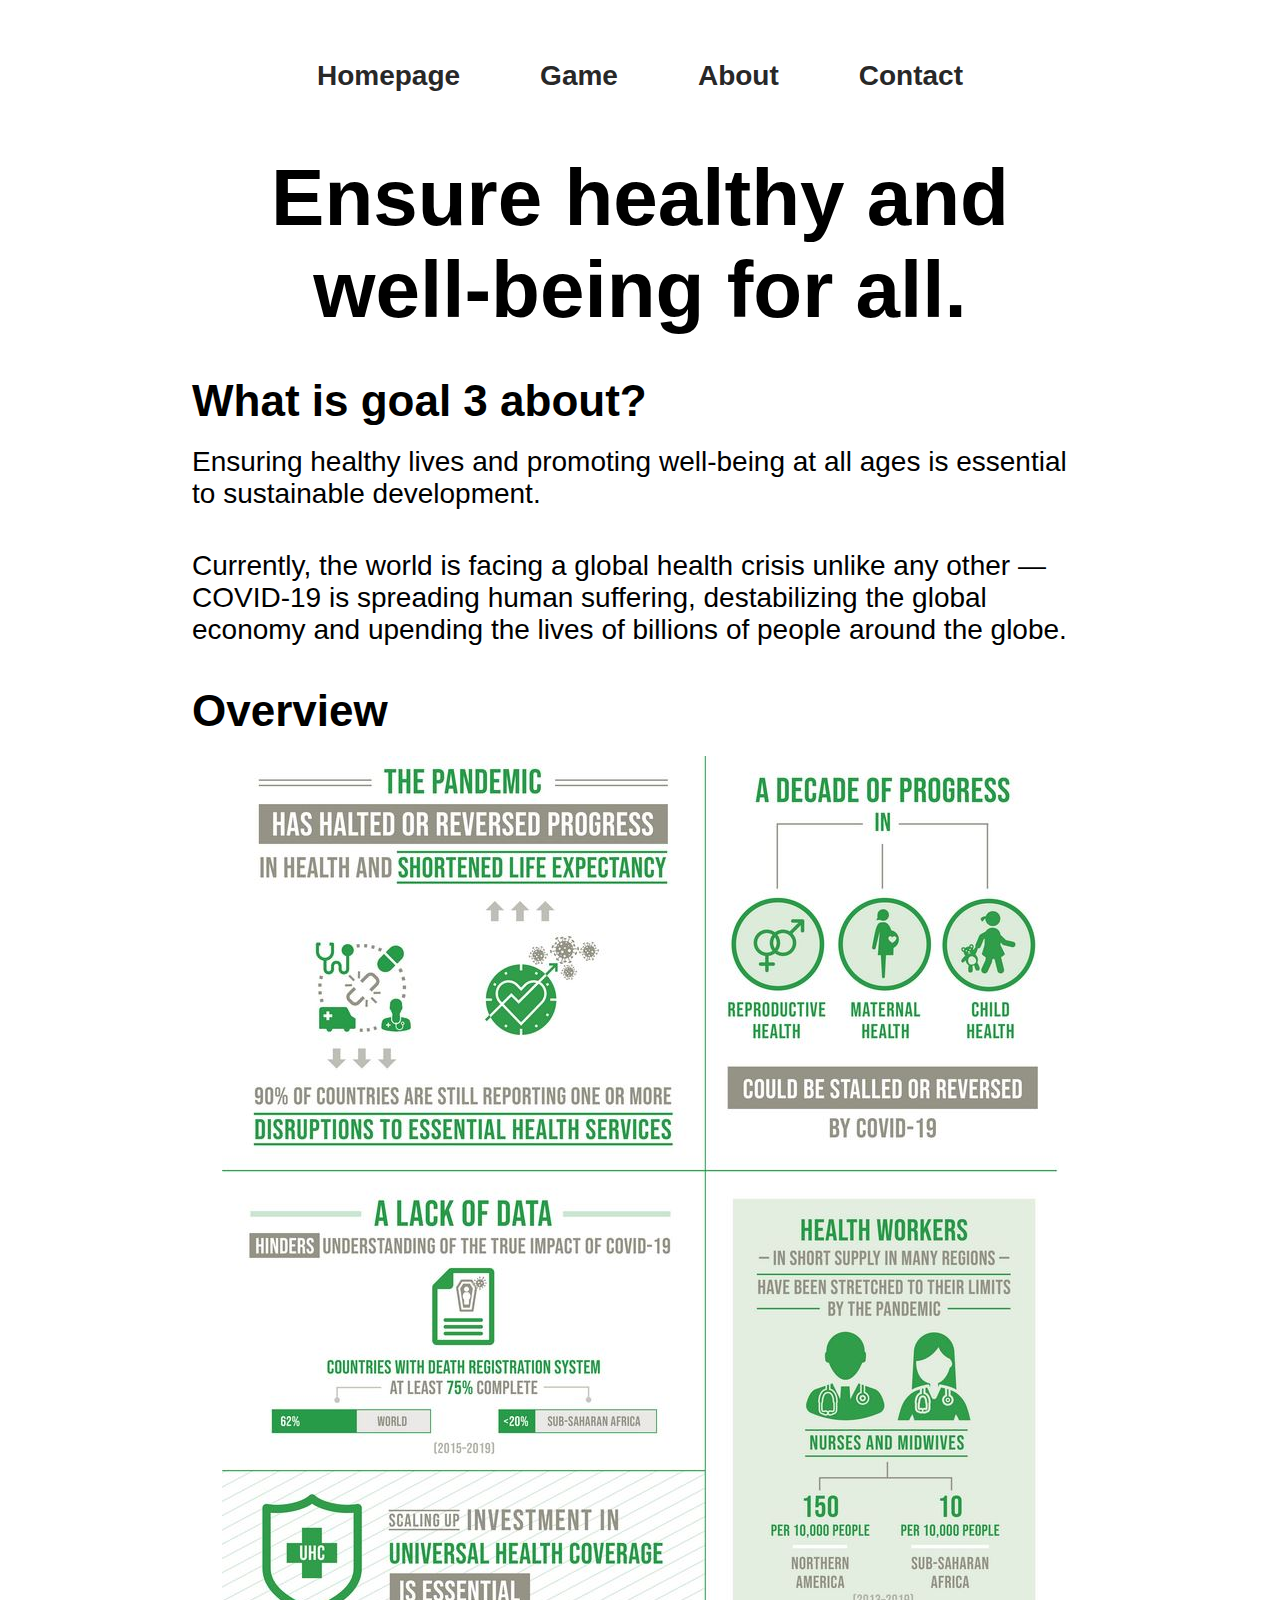
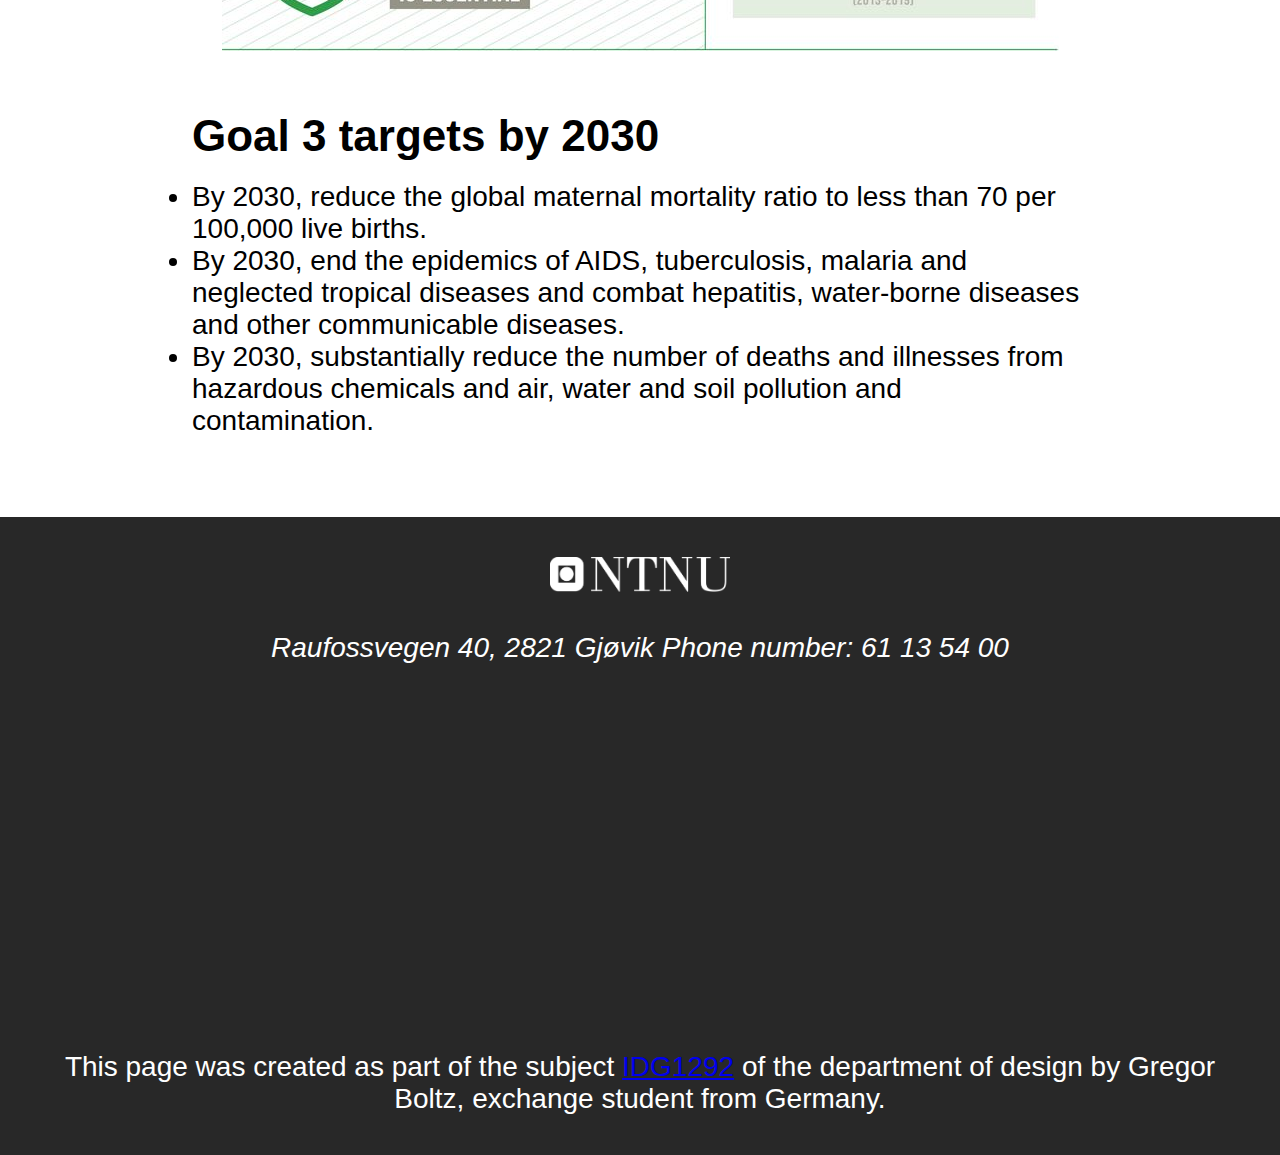
==== project-healthy/index.html @ 8f035166 "commit" ====
<!DOCTYPE html>
<html lang="en">
    <head>
        <meta charset="utf-8">
        <meta http-equiv="X-UA-Compatible" content="IE=edge">
        <title>Homepage</title>
        <meta name="description" content="">
        <meta name="viewport" content="width=device-width, initial-scale=1">
        <link rel="stylesheet" href="./styles/style.css">
    </head>
    <body>
        <nav>
            <ul>
                <li><a href="contact.html">Contact</a></li>
                <li><a href="about.html">About</a></li>
                <li><a href="game.html">Game</a></li>
                <li><a href="index.html">Homepage</a></li>
            </ul>
        </nav>
        <header>
            <h1>Ensure healthy and well-being for all.</h1>
        </header>
        <main>
            <div class="article">
                <h2>What is goal 3 about?</h2>
                <p>Ensuring healthy lives and promoting well-being at all ages is essential to sustainable development. </p>
            </div>
            <div class="article">
                <p>Currently, the world is facing a global health crisis unlike any other — COVID-19 is spreading human suffering, 
                    destabilizing the global economy and upending the lives of billions of people around the globe. </p>
            </div>
            <div class="article">
                <h2>Overview</h2>
                <img src="./assets/images/graphs.JPG" alt="">
            </div>
            <div class="article">
                <h2>Goal 3 targets by 2030</h2>
                <ul>
                    <li>By 2030, reduce the global maternal mortality ratio to less than 70 per 100,000 live births.</li>
                    <li>By 2030, end the epidemics of AIDS, tuberculosis, malaria and neglected tropical diseases and combat hepatitis, water-borne diseases and other communicable diseases.</li>
                    <li>By 2030, substantially reduce the number of deaths and illnesses from hazardous chemicals and air, water and soil pollution and contamination.</li>
                </ul>
            </div>
        </main>
        <footer>
            <img src="./assets/images/ntnu_logo.png" alt="NTNU logo">
            <div>
                <address>Raufossvegen 40, 2821 Gjøvik Phone number: 61 13 54 00</address>
            </div>
            <div>
                <iframe src="https://www.google.com/maps/embed?pb=!1m18!1m12!1m3!1d1947.0944295841487!2d10.670003516131723!3d60.78975008219342!2m3!1f0!2f0!3f0!3m2!1i1024!2i768!4f13.1!3m3!1m2!1s0x4641da125116b53d%3A0x7f477d01a45ed970!2sRaufossvegen%2040%2C%202821%20Gj%C3%B8vik!5e0!3m2!1sen!2sno!4v1637080911939!5m2!1sen!2sno" width="400" height="300" style="border:0;" allowfullscreen="" loading="lazy"></iframe>
            </div>
            <div>
                <p>This page was created as part of the subject <a href="https://www.ntnu.edu/studies/courses/IDG1292#tab=omEmnet" target="_blank">IDG1292</a> 
                    of the department of design by Gregor Boltz, exchange student from Germany.</p>
            </div>
        </footer>
    </body>

</html>
---- project-healthy/styles/style.css ----
/* importing font */
@font-face {
    font-family: lato;
    src: url('./assets/fonts/lato');
}

@font-face {
    font-family: openSans;
    src: url('./assets/fonts/openSans');
}

/* css code for screen size < 600px*/
/* general css */
html {
    font-size: 14px;
}

*{
    margin: 0;
}

body {
    font-family: 'Lato', sans-serif;
    font-size: 1.4em;
}

h1, h2, h3 {
        font-family: 'openSans-Bold', sans-serif;
}

h1 {
    font-size: 4rem;
    margin-bottom: 2rem;
}

h2 {
    font-size: 2.2rem;
    margin-bottom: 1rem;
    font-weight: 800;
}

/* css code for articles - that shouldn't be rows (only applies when screens > 960px */
.article{
    display: flex;
    flex-direction: column;
    flex-wrap: wrap;
    text-align: center;
    padding-left: 0;
}

/* css code for navigation bar */
nav {
    margin: 1rem ;
    display: flex;
    justify-content: center;
}

nav ul {
    list-style-type: none;
    margin: 0;
    padding: 0;
    overflow: hidden;
  }
  
  nav li {
    float: right;
    list-style-type: none;
  }
  
  nav li a {
    font-family: 'openSans', sans-serif;
    font-weight: bold;
    display: block;
    color: #282828;
    text-align: center;
    text-decoration: none;
    padding: 2rem 2rem;
  }
  
  li a:hover:not(.active) {
    color: rgb(32, 158, 49);
    text-decoration:underline #282828;
  }

/* css code header  */
header {
    width: 85vw;
    height: auto;
    margin: auto;
    display: flex;
    justify-content: center;
    }

header > h1{
    font-size: 4rem;
    text-align: center;
    font-weight: 900;
}

/* css code main */
main {
    width:85vw;
    margin: 0 auto 2rem auto;
    display: flex;
    flex-direction: column;
    text-align: left;
    justify-content: center;
}

main > div{
    margin: 0 0 2rem 0;
}

main div > img{
    max-width: 100%;
    padding-bottom: 1rem;
    object-fit: contain;
    display: flex;
    justify-content: center;
}

/* css code about page */
.about-article > p{
    line-height: 2.5rem;
    padding-left: 0;
}

/* css code contact page */
main > form{
    display: flex;
    flex-direction: column;
    gap: 1rem;
    font-weight: 700;
}

main form > textarea{
    width: 100%;
    height: auto;
    padding: 1rem;
    box-sizing: border-box;
    border: 0.2rem solid #ccc;
    border-radius: 0.3rem;
    background-color: #f8f8f8;   
}

main form > input[type=text], select {
    width: 100%;
    padding: 1rem;
    margin: 1rem 0;
    display: inline-block;
    border: 0.2rem solid #ccc;
    border-radius: 0.3rem;
    box-sizing: border-box;
}

main form > input[type=submit] {
    width: 100%;
    height: 3rem;
    background-color: rgb(32, 158, 49);
    color: white;
    margin: 1rem 0;
    border: none;
    border-radius: 0.3rem;
    cursor: pointer;
    font-weight: 900;
}

/* changing color of button when hovered */
  main form > input[type=submit]:hover {
    background-color: rgb(18, 88, 27);
}

/* footer */
footer {
    background-color: #282828;
    max-width: 100%;
    margin: auto;
    color: #ffff;
    display: flex;
    flex-flow: row wrap;
    justify-content: center;
}

footer > img{
    width: 100%;
    max-width: 20vh;
    height: auto;
    padding: 2rem;
}

footer > div{
    padding: 0 2rem 2rem 2rem;
    text-align: center;
}

.mapWrapper iframe {
    max-width: 80vh;
}

footer > * {
    margin: 0 auto;
}

/* css code for screens 600px and bigger*/
@media screen and (min-width: 600px) {

    /* general css rules */
    html {
        font-size: 16px;
    }

    header, main{
        width: 80vw;
    }

    footer{
        display: flex;
        flex-flow: column wrap;
        justify-content: center;
    }
}
/* css code for screens 960px and bigger */
@media screen and (min-width: 960px) {
    
    /* general css rulese */
    html {
        font-size: 20px;
    }

    header, main{
        width: 70vw;
    }

    .article > p, h2, ul{
        text-align: left;
        padding-left: 0;
    }

    /* css code game page */
    /* css code for images & text in the same row */
    main > div{
        display: flex;
        flex-direction: row;
    }
    main div >p {
        padding-left: 2rem;
        display: flex;
    }   
    
    /* css code for articles on about staying in one column */
    .about-article{
        display: flex;
        flex-direction: column;
        flex-wrap: wrap;
    }
}
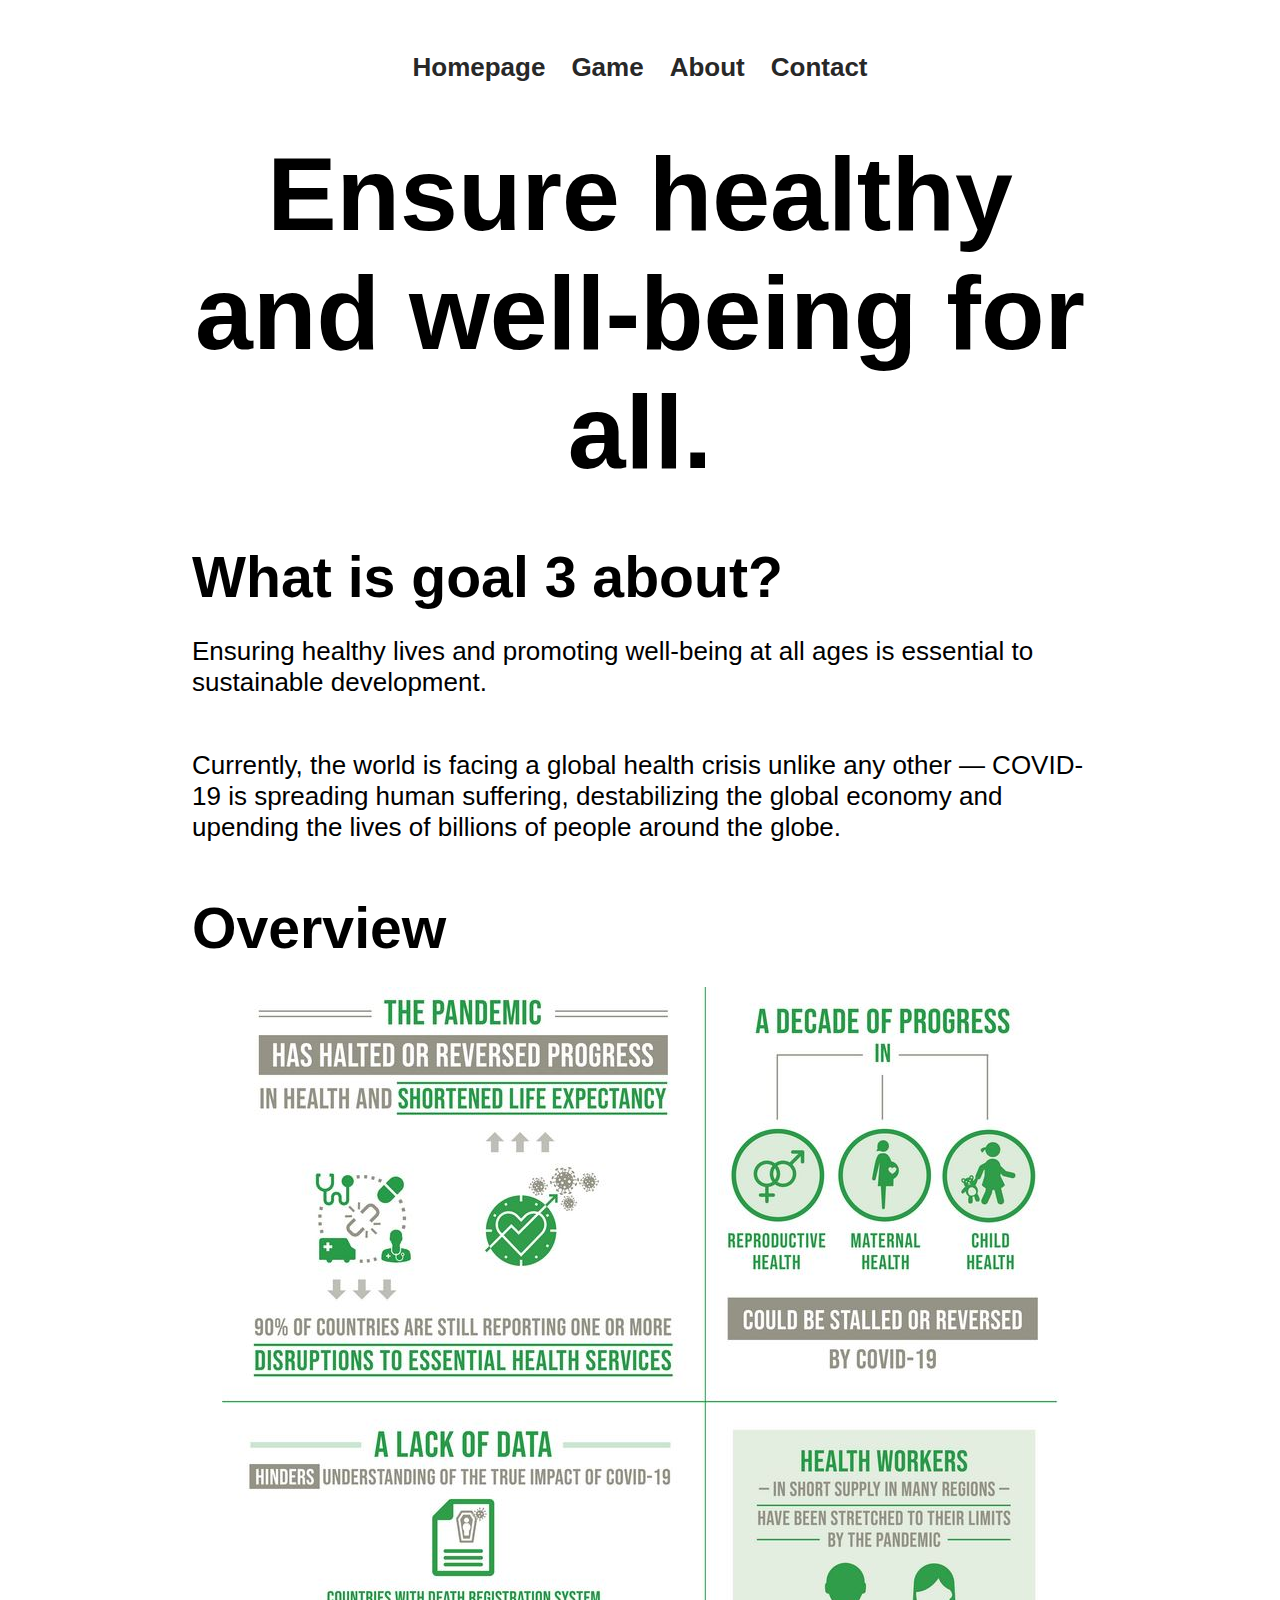
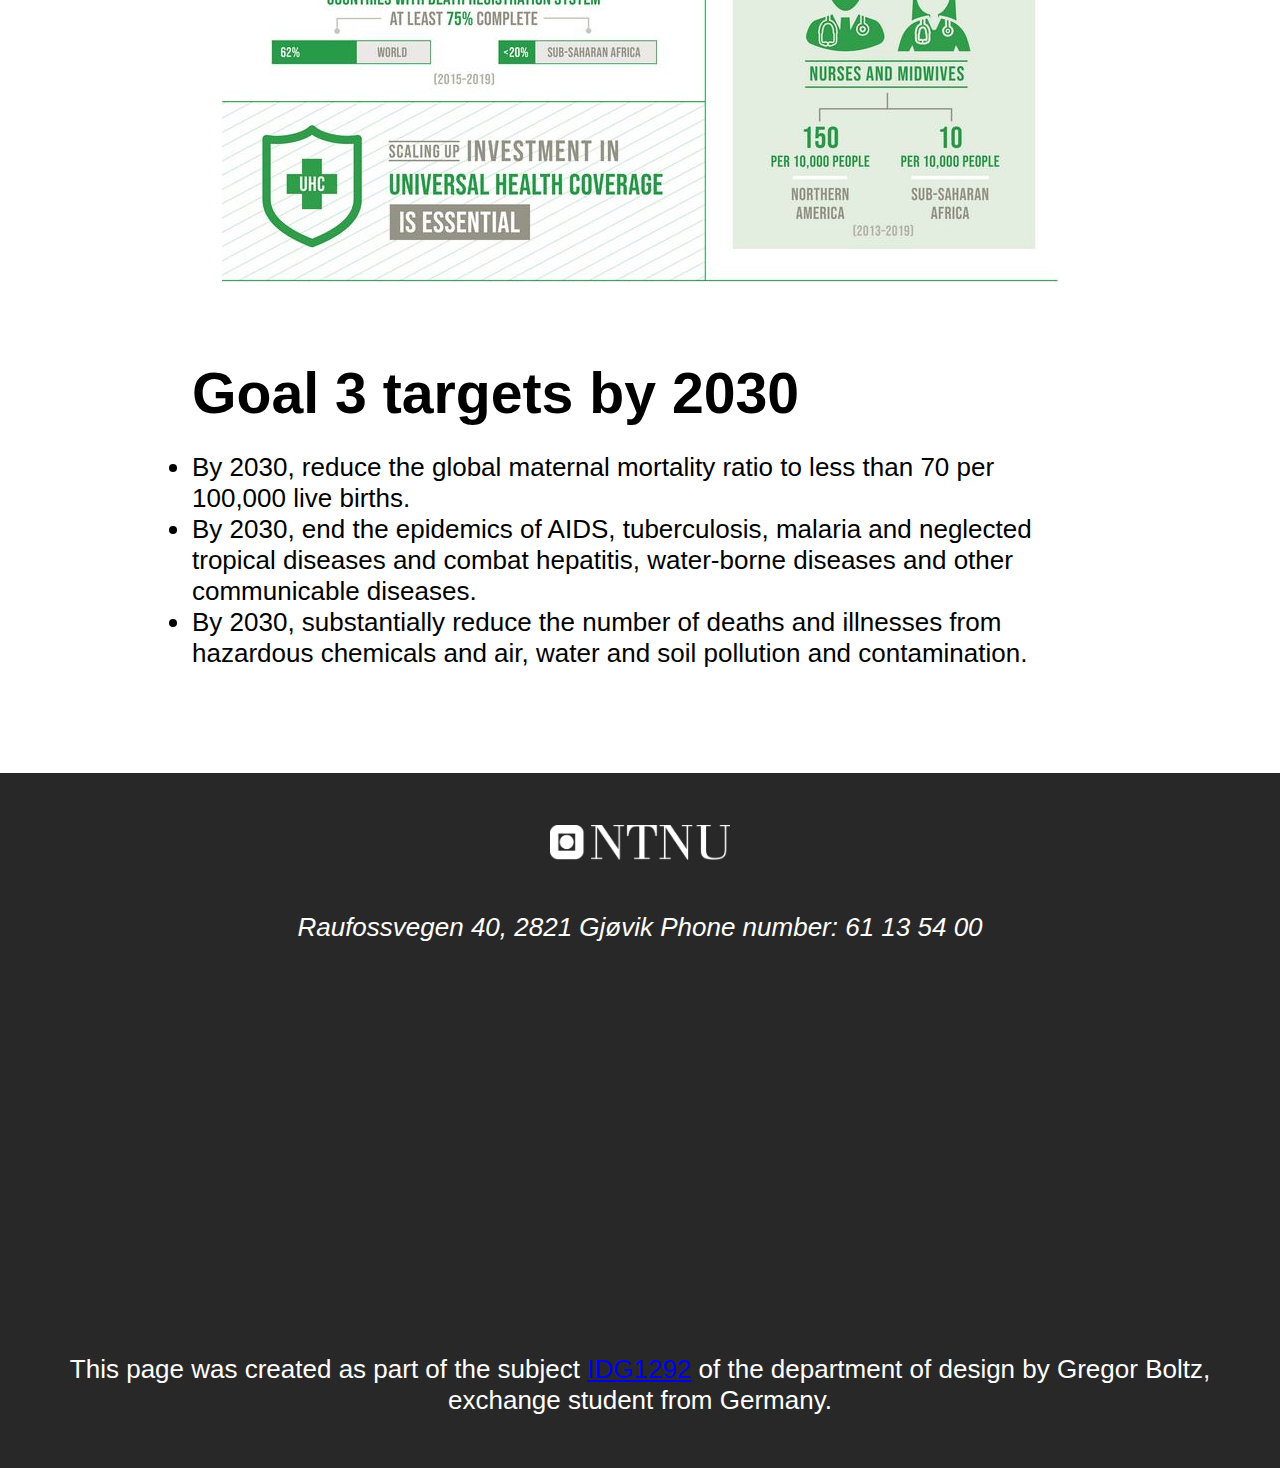
==== commit b82e6c22: "formating code" ====
--- a/project-healthy/index.html
+++ b/project-healthy/index.html
@@ -1,60 +1,68 @@
 <!DOCTYPE html>
 <html lang="en">
-    <head>
-        <meta charset="utf-8">
-        <meta http-equiv="X-UA-Compatible" content="IE=edge">
-        <title>Homepage</title>
-        <meta name="description" content="">
-        <meta name="viewport" content="width=device-width, initial-scale=1">
-        <link rel="stylesheet" href="./styles/style.css">
-    </head>
-    <body>
-        <nav>
+
+<head>
+    <meta charset="utf-8">
+    <meta http-equiv="X-UA-Compatible" content="IE=edge">
+    <title>Homepage</title>
+    <meta name="description" content="">
+    <meta name="viewport" content="width=device-width, initial-scale=1">
+    <link rel="stylesheet" href="./styles/style.css">
+</head>
+
+<body>
+    <nav>
+        <ul>
+            <li><a href="contact.html">Contact</a></li>
+            <li><a href="about.html">About</a></li>
+            <li><a href="game.html">Game</a></li>
+            <li><a href="index.html">Homepage</a></li>
+        </ul>
+    </nav>
+    <header>
+        <h1>Ensure healthy and well-being for all.</h1>
+    </header>
+    <main>
+        <div class="article">
+            <h2>What is goal 3 about?</h2>
+            <p>Ensuring healthy lives and promoting well-being at all ages is essential to sustainable development. </p>
+        </div>
+        <div class="article">
+            <p>Currently, the world is facing a global health crisis unlike any other — COVID-19 is spreading human
+                suffering,
+                destabilizing the global economy and upending the lives of billions of people around the globe. </p>
+        </div>
+        <div class="article">
+            <h2>Overview</h2>
+            <img src="./assets/images/graphs.JPG" alt="">
+        </div>
+        <div class="article">
+            <h2>Goal 3 targets by 2030</h2>
             <ul>
-                <li><a href="contact.html">Contact</a></li>
-                <li><a href="about.html">About</a></li>
-                <li><a href="game.html">Game</a></li>
-                <li><a href="index.html">Homepage</a></li>
+                <li>By 2030, reduce the global maternal mortality ratio to less than 70 per 100,000 live births.</li>
+                <li>By 2030, end the epidemics of AIDS, tuberculosis, malaria and neglected tropical diseases and combat
+                    hepatitis, water-borne diseases and other communicable diseases.</li>
+                <li>By 2030, substantially reduce the number of deaths and illnesses from hazardous chemicals and air,
+                    water and soil pollution and contamination.</li>
             </ul>
-        </nav>
-        <header>
-            <h1>Ensure healthy and well-being for all.</h1>
-        </header>
-        <main>
-            <div class="article">
-                <h2>What is goal 3 about?</h2>
-                <p>Ensuring healthy lives and promoting well-being at all ages is essential to sustainable development. </p>
-            </div>
-            <div class="article">
-                <p>Currently, the world is facing a global health crisis unlike any other — COVID-19 is spreading human suffering, 
-                    destabilizing the global economy and upending the lives of billions of people around the globe. </p>
-            </div>
-            <div class="article">
-                <h2>Overview</h2>
-                <img src="./assets/images/graphs.JPG" alt="">
-            </div>
-            <div class="article">
-                <h2>Goal 3 targets by 2030</h2>
-                <ul>
-                    <li>By 2030, reduce the global maternal mortality ratio to less than 70 per 100,000 live births.</li>
-                    <li>By 2030, end the epidemics of AIDS, tuberculosis, malaria and neglected tropical diseases and combat hepatitis, water-borne diseases and other communicable diseases.</li>
-                    <li>By 2030, substantially reduce the number of deaths and illnesses from hazardous chemicals and air, water and soil pollution and contamination.</li>
-                </ul>
-            </div>
-        </main>
-        <footer>
-            <img src="./assets/images/ntnu_logo.png" alt="NTNU logo">
-            <div>
-                <address>Raufossvegen 40, 2821 Gjøvik Phone number: 61 13 54 00</address>
-            </div>
-            <div>
-                <iframe src="https://www.google.com/maps/embed?pb=!1m18!1m12!1m3!1d1947.0944295841487!2d10.670003516131723!3d60.78975008219342!2m3!1f0!2f0!3f0!3m2!1i1024!2i768!4f13.1!3m3!1m2!1s0x4641da125116b53d%3A0x7f477d01a45ed970!2sRaufossvegen%2040%2C%202821%20Gj%C3%B8vik!5e0!3m2!1sen!2sno!4v1637080911939!5m2!1sen!2sno" width="400" height="300" style="border:0;" allowfullscreen="" loading="lazy"></iframe>
-            </div>
-            <div>
-                <p>This page was created as part of the subject <a href="https://www.ntnu.edu/studies/courses/IDG1292#tab=omEmnet" target="_blank">IDG1292</a> 
-                    of the department of design by Gregor Boltz, exchange student from Germany.</p>
-            </div>
-        </footer>
-    </body>
+        </div>
+    </main>
+    <footer>
+        <img src="./assets/images/ntnu_logo.png" alt="NTNU logo">
+        <div>
+            <address>Raufossvegen 40, 2821 Gjøvik Phone number: 61 13 54 00</address>
+        </div>
+        <div>
+            <iframe
+                src="https://www.google.com/maps/embed?pb=!1m18!1m12!1m3!1d1947.0944295841487!2d10.670003516131723!3d60.78975008219342!2m3!1f0!2f0!3f0!3m2!1i1024!2i768!4f13.1!3m3!1m2!1s0x4641da125116b53d%3A0x7f477d01a45ed970!2sRaufossvegen%2040%2C%202821%20Gj%C3%B8vik!5e0!3m2!1sen!2sno!4v1637080911939!5m2!1sen!2sno"
+                width="400" height="300" style="border:0;" allowfullscreen="" loading="lazy"></iframe>
+        </div>
+        <div>
+            <p>This page was created as part of the subject <a
+                    href="https://www.ntnu.edu/studies/courses/IDG1292#tab=omEmnet" target="_blank">IDG1292</a>
+                of the department of design by Gregor Boltz, exchange student from Germany.</p>
+        </div>
+    </footer>
+</body>
 
 </html>--- a/project-healthy/styles/style.css
+++ b/project-healthy/styles/style.css
@@ -12,20 +12,22 @@
 /* css code for screen size < 600px*/
 /* general css */
 html {
-    font-size: 14px;
-}
-
-*{
+    font-size: 12px;
+}
+
+* {
     margin: 0;
 }
 
 body {
     font-family: 'Lato', sans-serif;
-    font-size: 1.4em;
-}
-
-h1, h2, h3 {
-        font-family: 'openSans-Bold', sans-serif;
+    font-size: 1em;
+}
+
+h1,
+h2,
+h3 {
+    font-family: 'openSans-Bold', sans-serif;
 }
 
 h1 {
@@ -40,7 +42,7 @@
 }
 
 /* css code for articles - that shouldn't be rows (only applies when screens > 960px */
-.article{
+.article {
     display: flex;
     flex-direction: column;
     flex-wrap: wrap;
@@ -50,7 +52,7 @@
 
 /* css code for navigation bar */
 nav {
-    margin: 1rem ;
+    margin: 1rem;
     display: flex;
     justify-content: center;
 }
@@ -60,27 +62,27 @@
     margin: 0;
     padding: 0;
     overflow: hidden;
-  }
-  
-  nav li {
+}
+
+nav li {
     float: right;
     list-style-type: none;
-  }
-  
-  nav li a {
+}
+
+nav li a {
     font-family: 'openSans', sans-serif;
     font-weight: bold;
     display: block;
     color: #282828;
     text-align: center;
     text-decoration: none;
-    padding: 2rem 2rem;
-  }
-  
-  li a:hover:not(.active) {
+    padding: 1rem 0.5rem 1rem 0.5rem;
+}
+
+li a:hover:not(.active) {
     color: rgb(32, 158, 49);
-    text-decoration:underline #282828;
-  }
+    text-decoration: underline #282828;
+}
 
 /* css code header  */
 header {
@@ -89,9 +91,9 @@
     margin: auto;
     display: flex;
     justify-content: center;
-    }
-
-header > h1{
+}
+
+header>h1 {
     font-size: 4rem;
     text-align: center;
     font-weight: 900;
@@ -99,7 +101,7 @@
 
 /* css code main */
 main {
-    width:85vw;
+    width: 85vw;
     margin: 0 auto 2rem auto;
     display: flex;
     flex-direction: column;
@@ -107,11 +109,11 @@
     justify-content: center;
 }
 
-main > div{
+main>div {
     margin: 0 0 2rem 0;
 }
 
-main div > img{
+main div>img {
     max-width: 100%;
     padding-bottom: 1rem;
     object-fit: contain;
@@ -120,30 +122,31 @@
 }
 
 /* css code about page */
-.about-article > p{
+.about-article>p {
     line-height: 2.5rem;
     padding-left: 0;
 }
 
 /* css code contact page */
-main > form{
+main>form {
     display: flex;
     flex-direction: column;
     gap: 1rem;
     font-weight: 700;
 }
 
-main form > textarea{
+main form>textarea {
     width: 100%;
     height: auto;
     padding: 1rem;
     box-sizing: border-box;
     border: 0.2rem solid #ccc;
     border-radius: 0.3rem;
-    background-color: #f8f8f8;   
-}
-
-main form > input[type=text], select {
+    background-color: #f8f8f8;
+}
+
+main form>input[type=text],
+select {
     width: 100%;
     padding: 1rem;
     margin: 1rem 0;
@@ -153,7 +156,7 @@
     box-sizing: border-box;
 }
 
-main form > input[type=submit] {
+main form>input[type=submit] {
     width: 100%;
     height: 3rem;
     background-color: rgb(32, 158, 49);
@@ -166,7 +169,7 @@
 }
 
 /* changing color of button when hovered */
-  main form > input[type=submit]:hover {
+main form>input[type=submit]:hover {
     background-color: rgb(18, 88, 27);
 }
 
@@ -181,14 +184,14 @@
     justify-content: center;
 }
 
-footer > img{
+footer>img {
     width: 100%;
     max-width: 20vh;
     height: auto;
     padding: 2rem;
 }
 
-footer > div{
+footer>div {
     padding: 0 2rem 2rem 2rem;
     text-align: center;
 }
@@ -197,7 +200,7 @@
     max-width: 80vh;
 }
 
-footer > * {
+footer>* {
     margin: 0 auto;
 }
 
@@ -206,49 +209,55 @@
 
     /* general css rules */
     html {
-        font-size: 16px;
-    }
-
-    header, main{
+        font-size: 14px;
+    }
+
+    header,
+    main {
         width: 80vw;
     }
 
-    footer{
+    footer {
         display: flex;
         flex-flow: column wrap;
         justify-content: center;
     }
 }
+
 /* css code for screens 960px and bigger */
 @media screen and (min-width: 960px) {
-    
+
     /* general css rulese */
     html {
-        font-size: 20px;
-    }
-
-    header, main{
+        font-size: 26px;
+    }
+
+    header,
+    main {
         width: 70vw;
     }
 
-    .article > p, h2, ul{
+    .article>p,
+    h2,
+    ul {
         text-align: left;
         padding-left: 0;
     }
 
     /* css code game page */
     /* css code for images & text in the same row */
-    main > div{
+    main>div {
         display: flex;
         flex-direction: row;
     }
-    main div >p {
+
+    main div>p {
         padding-left: 2rem;
         display: flex;
-    }   
-    
+    }
+
     /* css code for articles on about staying in one column */
-    .about-article{
+    .about-article {
         display: flex;
         flex-direction: column;
         flex-wrap: wrap;
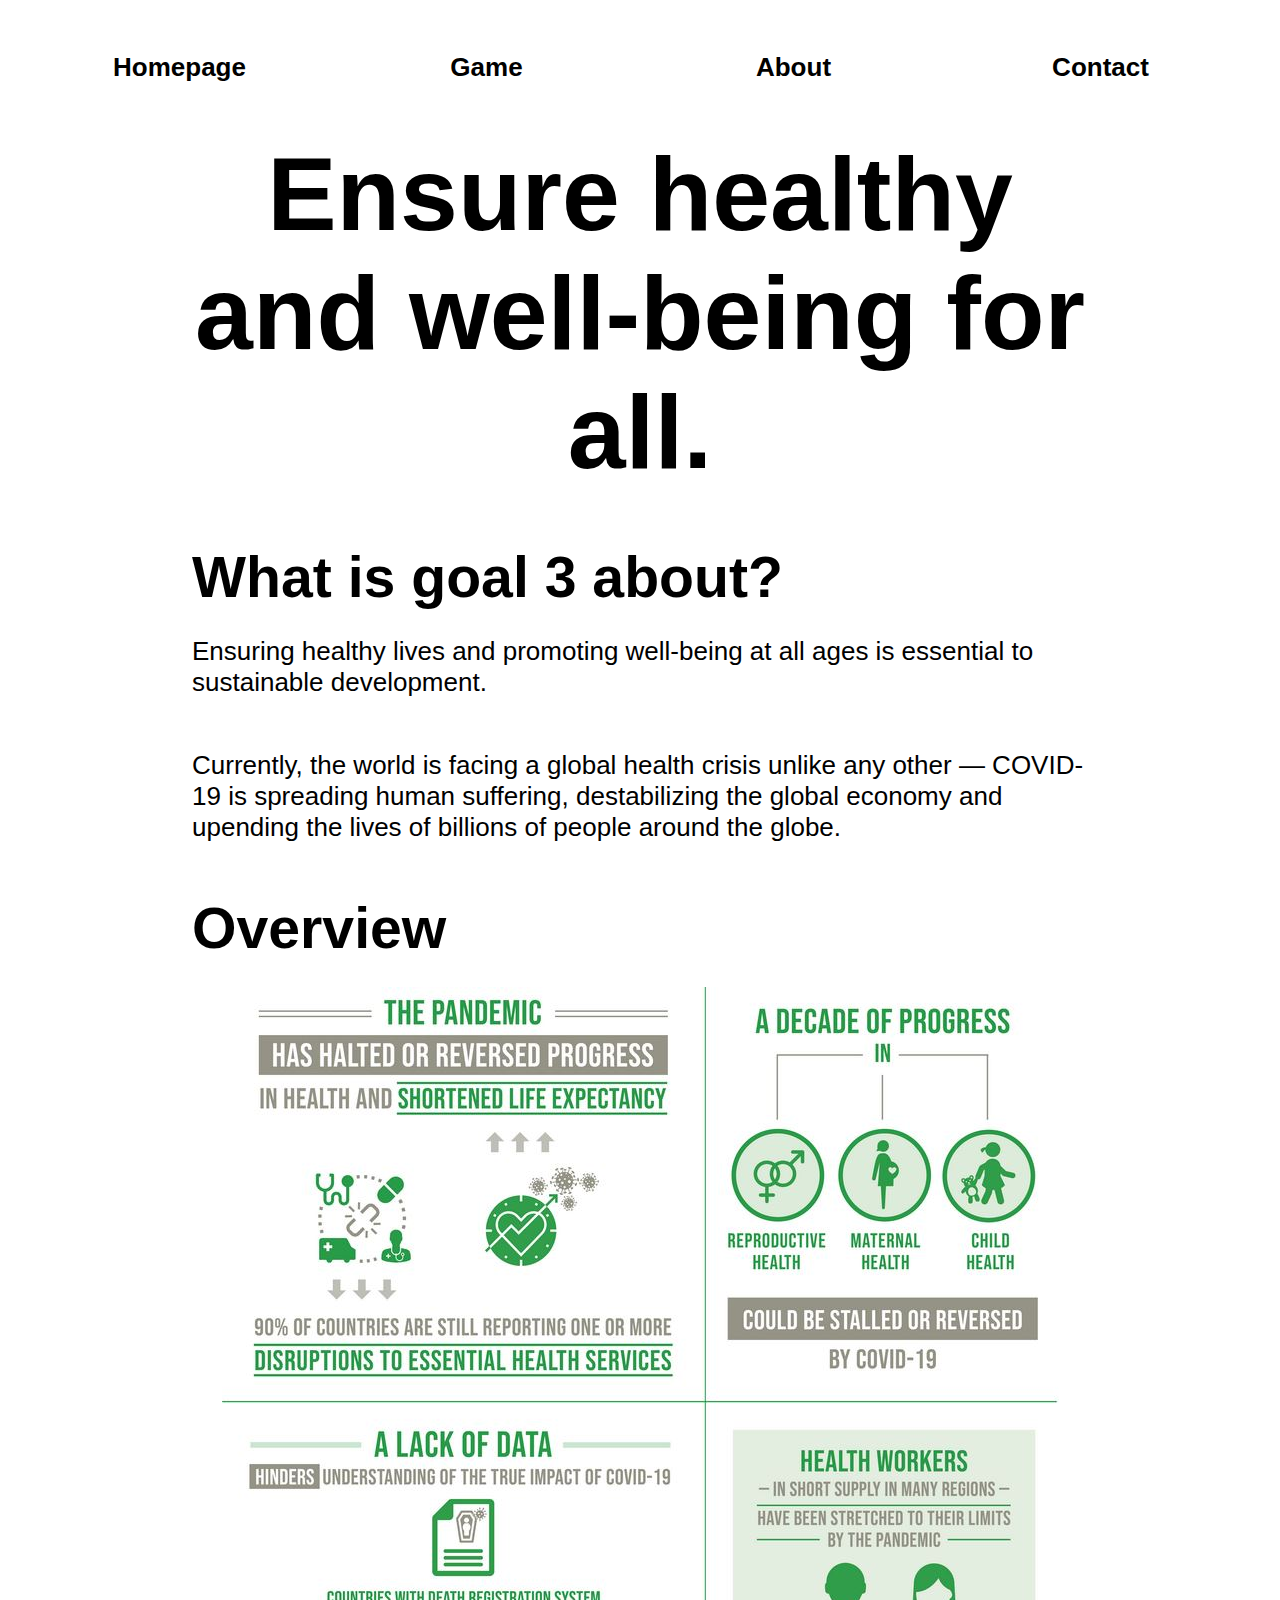
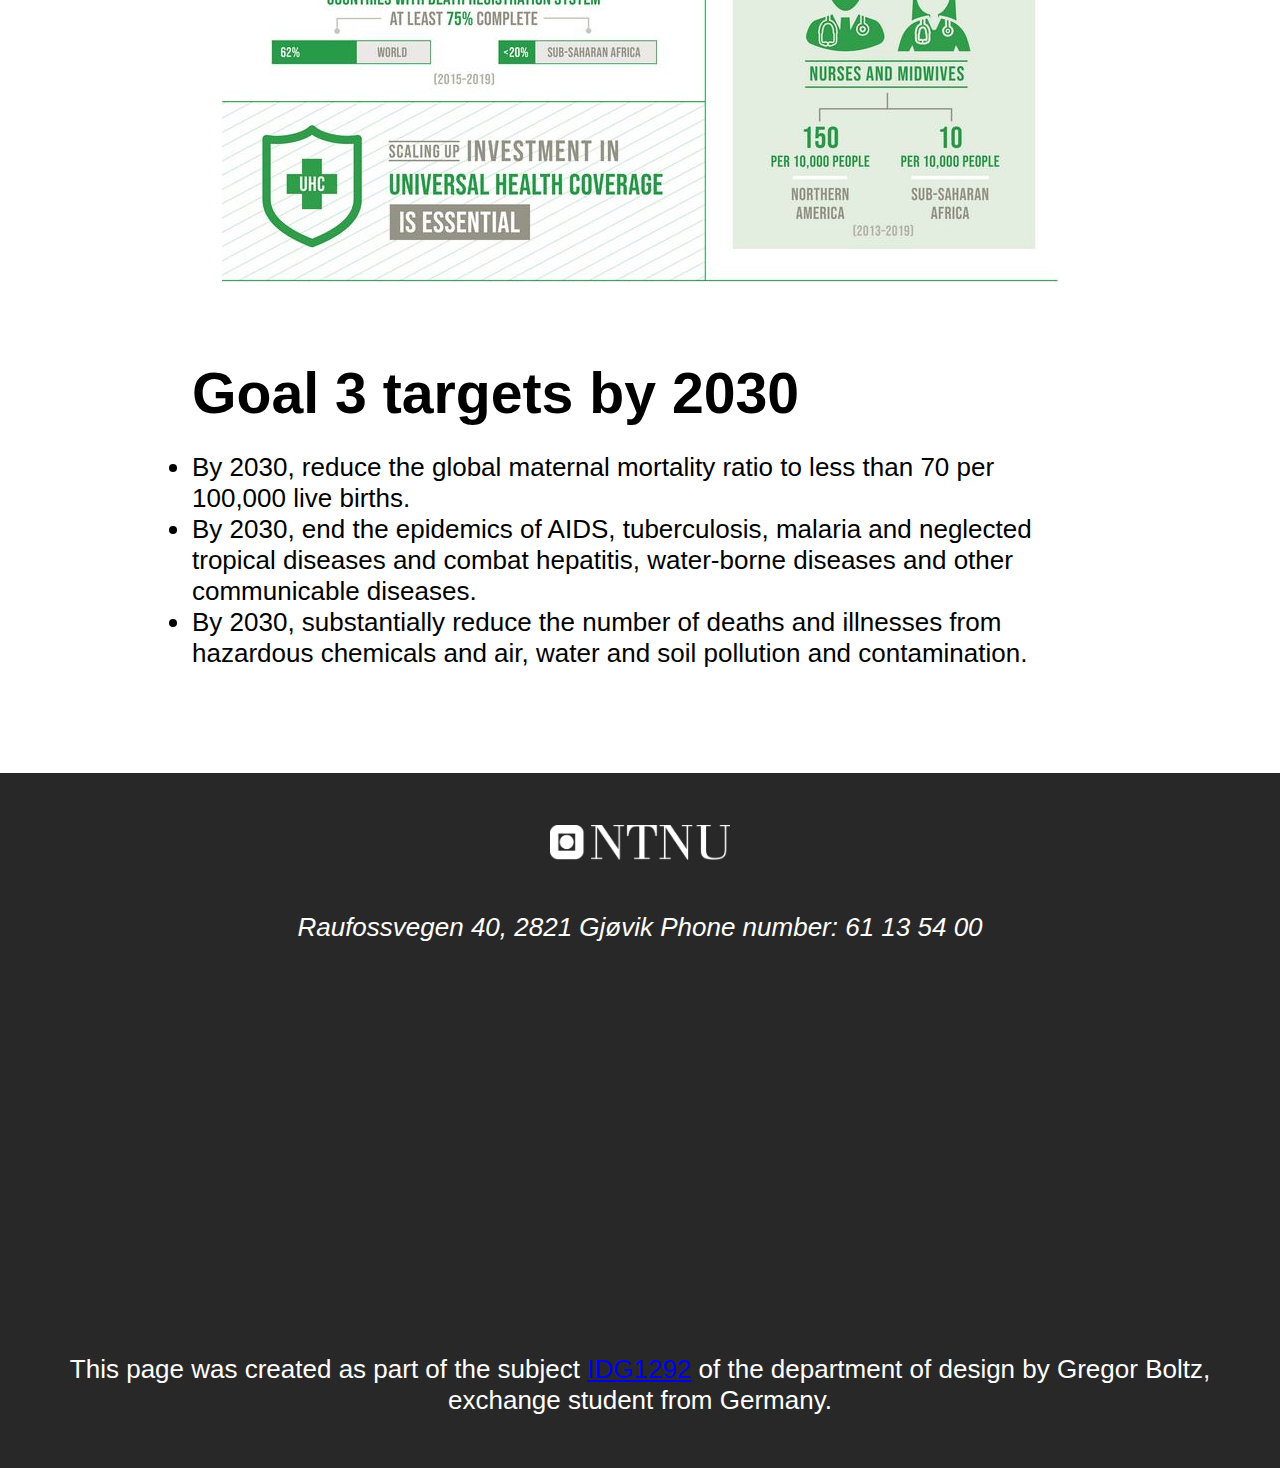
==== commit 753b9f17: "Merge branch 'burgermenu' into main" ====
--- a/project-healthy/index.html
+++ b/project-healthy/index.html
@@ -11,13 +11,15 @@
 </head>
 
 <body>
-    <nav>
-        <ul>
-            <li><a href="contact.html">Contact</a></li>
-            <li><a href="about.html">About</a></li>
-            <li><a href="game.html">Game</a></li>
-            <li><a href="index.html">Homepage</a></li>
-        </ul>
+    <nav id="nav">
+        <label for="hamburger">&#9776;</label>
+        <input type="checkbox" id="hamburger" />
+        <div id="items">
+            <a href="index.html">Homepage</a>
+            <a href="game.html">Game</a>
+            <a href="about.html">About</a>
+            <a href="contact.html">Contact</a>
+        </div>
     </nav>
     <header>
         <h1>Ensure healthy and well-being for all.</h1>
--- a/project-healthy/styles/style.css
+++ b/project-healthy/styles/style.css
@@ -50,8 +50,46 @@
     padding-left: 0;
 }
 
-/* css code for navigation bar */
-nav {
+/* css code for navigation bar created with help of https://bit.ly/3nK4AV7 */
+#nav {
+    margin:  1rem 2rem 1rem 2rem;
+    background: white;
+}
+
+/* change items into vertical group */
+#items a {
+    box-sizing: border-box;
+    display: block;
+    color: black;
+    text-decoration: none;
+    padding: 1rem 1rem 1rem;
+    font-family: 'openSans', sans-serif;
+    font-weight: bold;
+}
+
+/* show the hamburger icon */
+#nav label {
+    display: inline-block;
+    color: black;
+    font-size: 1.2em;
+    padding: 1rem;
+}
+
+/* toggle show/hide menu */
+#items {
+    display: none;
+}
+
+#nav input:checked~#items {
+    display: block;
+}
+
+/* hiding the checkbox */
+nav>input {
+    display: none;
+}
+
+/* nav {
     margin: 1rem;
     display: flex;
     justify-content: center;
@@ -82,7 +120,7 @@
 li a:hover:not(.active) {
     color: rgb(32, 158, 49);
     text-decoration: underline #282828;
-}
+} */
 
 /* css code header  */
 header {
@@ -222,6 +260,36 @@
         flex-flow: column wrap;
         justify-content: center;
     }
+
+    /* code for nav bar */
+    #nav {
+        margin: 1rem;
+    }
+
+    /* items in menu */
+    #items {
+        display: flex;
+    }
+
+    #items a {
+        flex-grow: 1;
+        flex-basis: 0;
+        padding: 1rem 0.5rem 1rem 0.5rem;
+        color: black;
+        text-decoration: none;
+        text-align: center;
+    }
+
+    #items a:hover {
+        color: rgb(32, 158, 49);
+        text-decoration: underline #282828;
+    }
+
+    /* hiden menu */
+    #nav label,
+    #hamburger {
+        display: none;
+    }
 }
 
 /* css code for screens 960px and bigger */
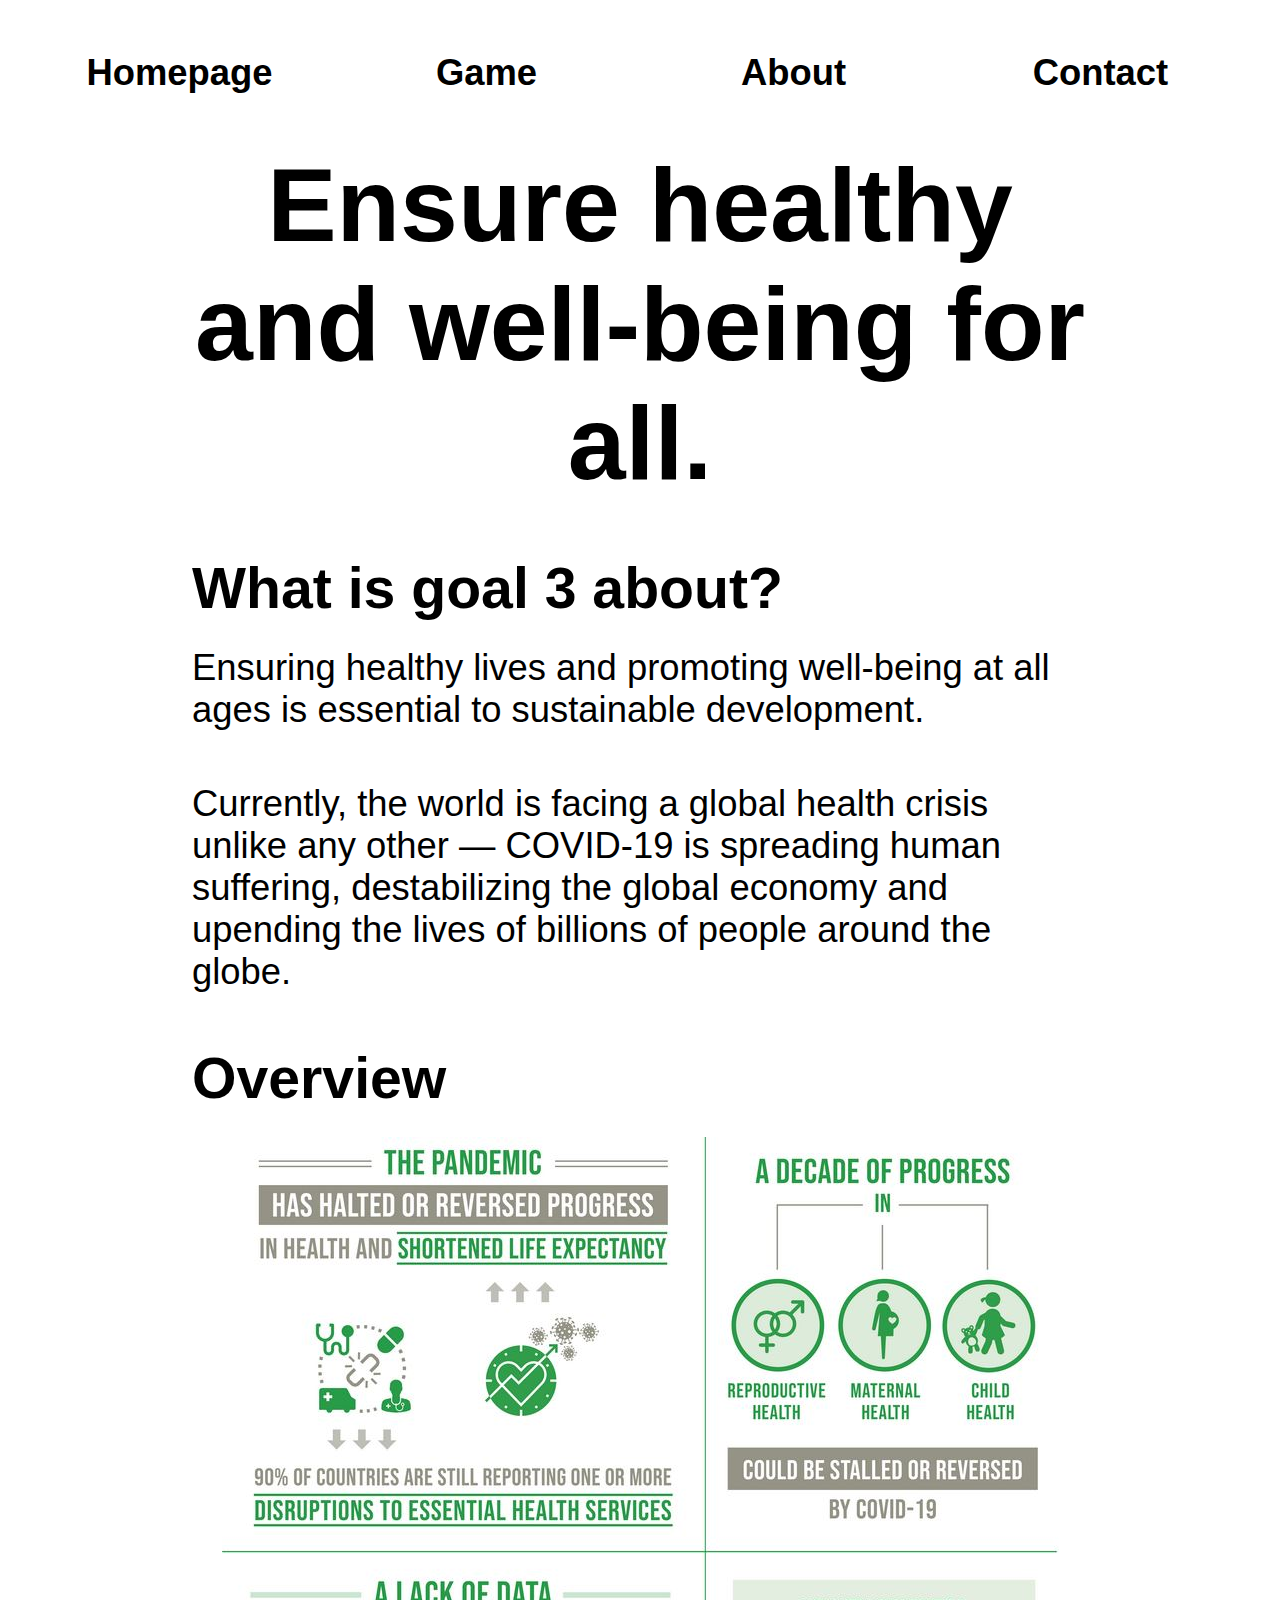
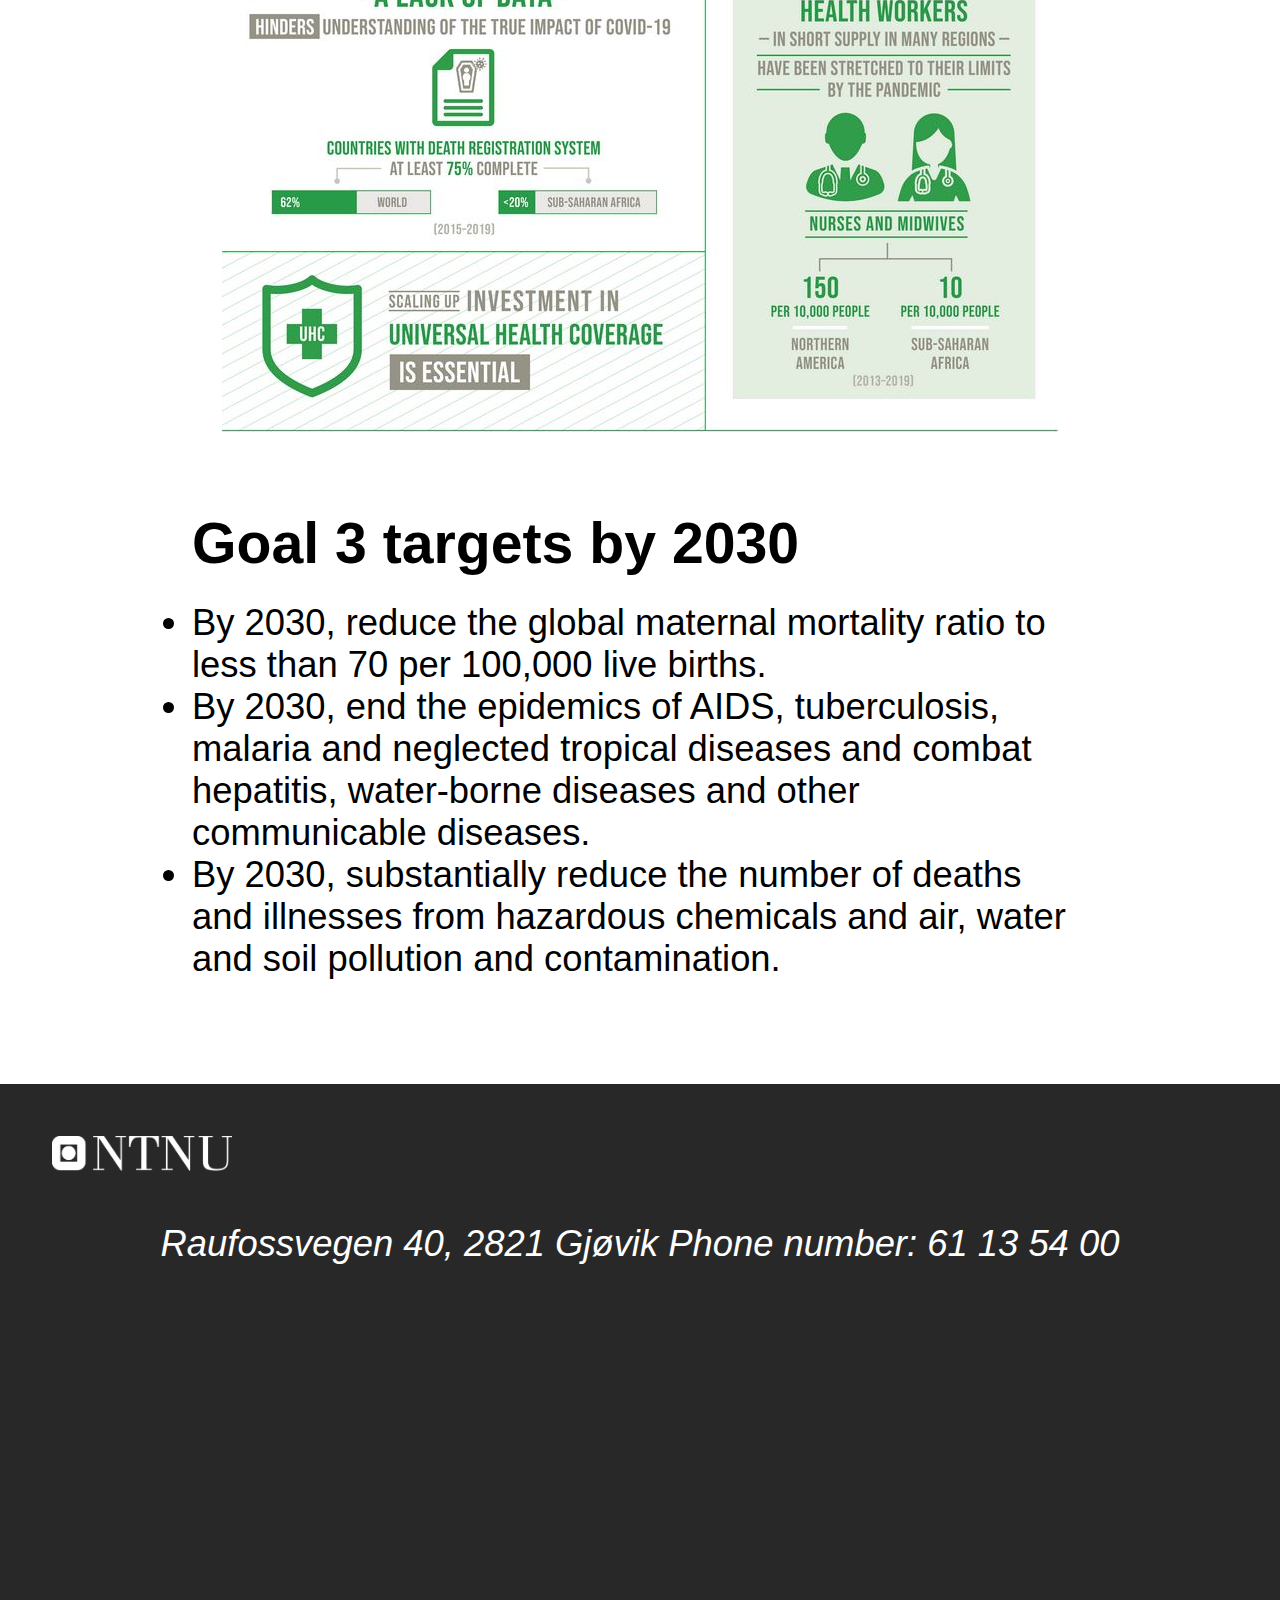
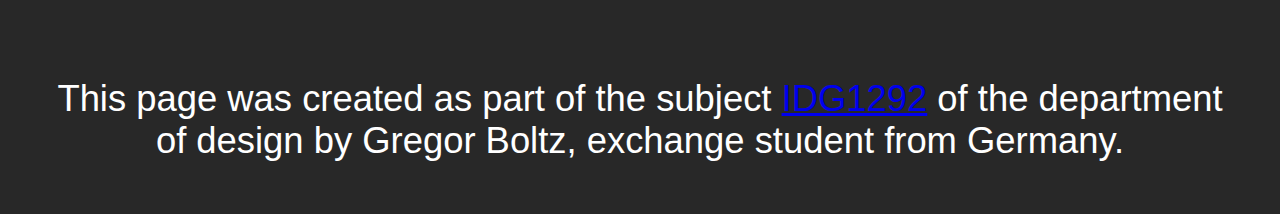
==== commit 8f5ecdf4: "fixing padding + font size" ====
--- a/project-healthy/index.html
+++ b/project-healthy/index.html
@@ -9,7 +9,6 @@
     <meta name="viewport" content="width=device-width, initial-scale=1">
     <link rel="stylesheet" href="./styles/style.css">
 </head>
-
 <body>
     <nav id="nav">
         <label for="hamburger">&#9776;</label>
--- a/project-healthy/styles/style.css
+++ b/project-healthy/styles/style.css
@@ -12,7 +12,7 @@
 /* css code for screen size < 600px*/
 /* general css */
 html {
-    font-size: 12px;
+    font-size: 14px;
 }
 
 * {
@@ -21,7 +21,9 @@
 
 body {
     font-family: 'Lato', sans-serif;
-    font-size: 1em;
+    font-size: 1.4em;
+    width: 100%;
+    height: 100%;
 }
 
 h1,
@@ -52,7 +54,7 @@
 
 /* css code for navigation bar created with help of https://bit.ly/3nK4AV7 */
 #nav {
-    margin:  1rem 2rem 1rem 2rem;
+    margin: 0 2rem 1rem 2rem;
     background: white;
 }
 
@@ -215,7 +217,7 @@
 footer {
     background-color: #282828;
     max-width: 100%;
-    margin: auto;
+    margin: 0;
     color: #ffff;
     display: flex;
     flex-flow: row wrap;
@@ -234,13 +236,17 @@
     text-align: center;
 }
 
+footer div > iframe{
+    padding: 0;
+}
+
 .mapWrapper iframe {
     max-width: 80vh;
 }
 
-footer>* {
+/* footer>* {
     margin: 0 auto;
-}
+} */
 
 /* css code for screens 600px and bigger*/
 @media screen and (min-width: 600px) {
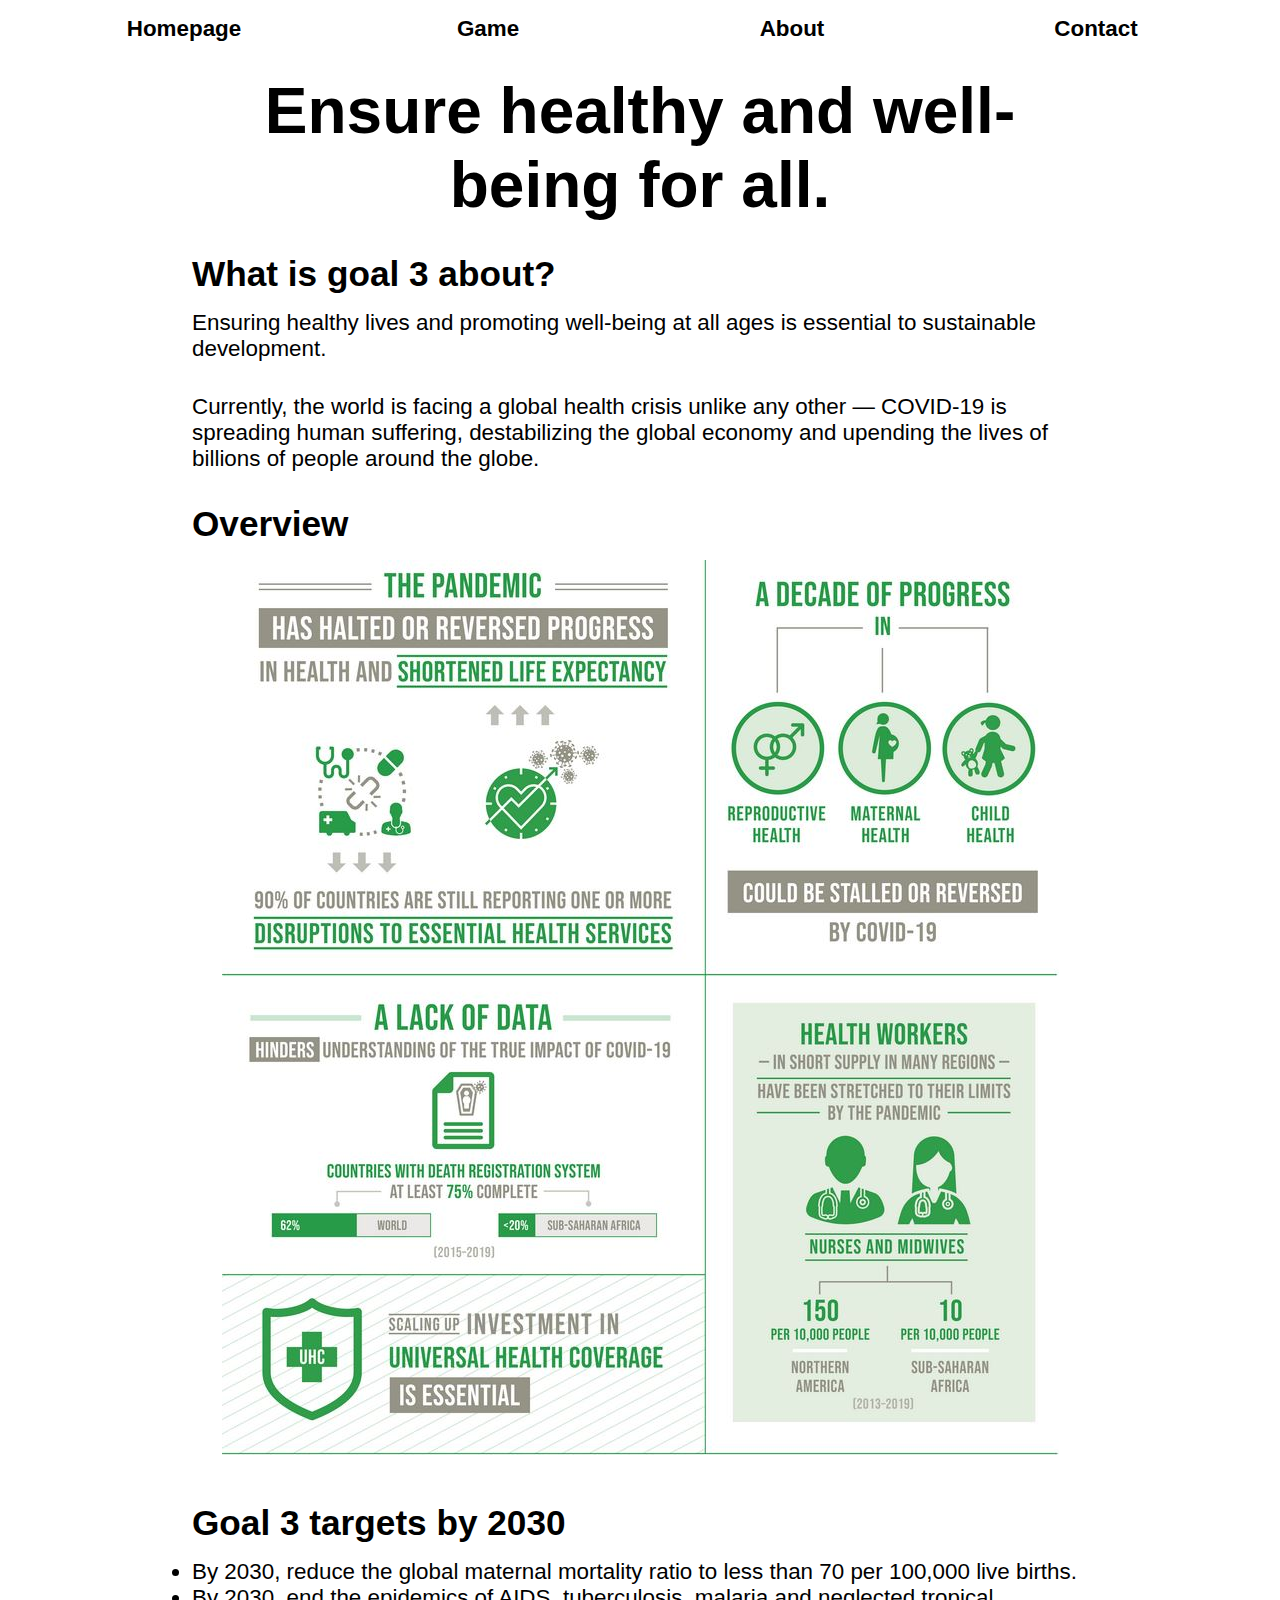
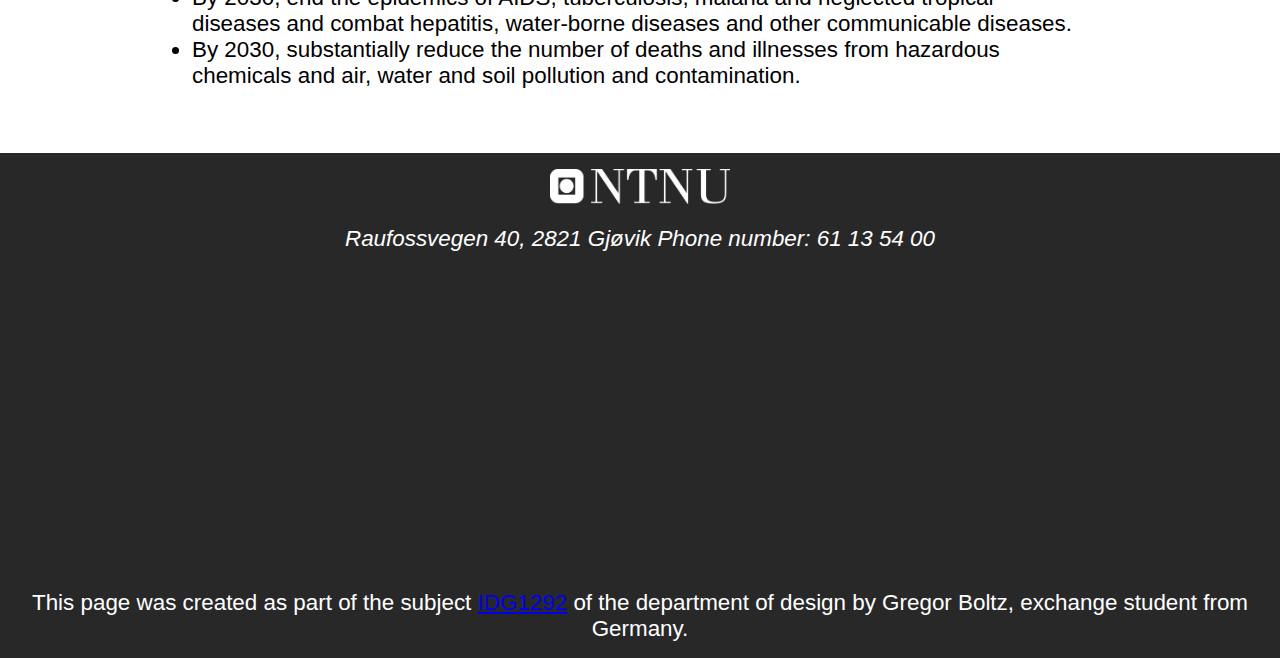
==== commit dff5f1e3: "fixing font and last formating issues" ====
--- a/project-healthy/index.html
+++ b/project-healthy/index.html
@@ -9,6 +9,7 @@
     <meta name="viewport" content="width=device-width, initial-scale=1">
     <link rel="stylesheet" href="./styles/style.css">
 </head>
+
 <body>
     <nav id="nav">
         <label for="hamburger">&#9776;</label>
@@ -49,7 +50,9 @@
         </div>
     </main>
     <footer>
-        <img src="./assets/images/ntnu_logo.png" alt="NTNU logo">
+        <div>
+            <img src="./assets/images/ntnu_logo.png" alt="NTNU logo">
+        </div>
         <div>
             <address>Raufossvegen 40, 2821 Gjøvik Phone number: 61 13 54 00</address>
         </div>
--- a/project-healthy/styles/style.css
+++ b/project-healthy/styles/style.css
@@ -43,7 +43,7 @@
     font-weight: 800;
 }
 
-/* css code for articles - that shouldn't be rows (only applies when screens > 960px */
+/* css code for articles - that shouldn't be rows (only applies when screens > 960px) */
 .article {
     display: flex;
     flex-direction: column;
@@ -91,39 +91,6 @@
     display: none;
 }
 
-/* nav {
-    margin: 1rem;
-    display: flex;
-    justify-content: center;
-}
-
-nav ul {
-    list-style-type: none;
-    margin: 0;
-    padding: 0;
-    overflow: hidden;
-}
-
-nav li {
-    float: right;
-    list-style-type: none;
-}
-
-nav li a {
-    font-family: 'openSans', sans-serif;
-    font-weight: bold;
-    display: block;
-    color: #282828;
-    text-align: center;
-    text-decoration: none;
-    padding: 1rem 0.5rem 1rem 0.5rem;
-}
-
-li a:hover:not(.active) {
-    color: rgb(32, 158, 49);
-    text-decoration: underline #282828;
-} */
-
 /* css code header  */
 header {
     width: 85vw;
@@ -224,29 +191,25 @@
     justify-content: center;
 }
 
-footer>img {
+footer div>img {
     width: 100%;
     max-width: 20vh;
     height: auto;
-    padding: 2rem;
+    padding-top: 1rem;
 }
 
 footer>div {
-    padding: 0 2rem 2rem 2rem;
+    padding: 0 0 1rem 0;
     text-align: center;
 }
 
-footer div > iframe{
+footer div>iframe {
     padding: 0;
 }
 
 .mapWrapper iframe {
     max-width: 80vh;
 }
-
-/* footer>* {
-    margin: 0 auto;
-} */
 
 /* css code for screens 600px and bigger*/
 @media screen and (min-width: 600px) {
@@ -269,7 +232,7 @@
 
     /* code for nav bar */
     #nav {
-        margin: 1rem;
+        margin: 0 2rem 1rem 2rem;
     }
 
     /* items in menu */
@@ -303,7 +266,7 @@
 
     /* general css rulese */
     html {
-        font-size: 26px;
+        font-size: 16px;
     }
 
     header,
